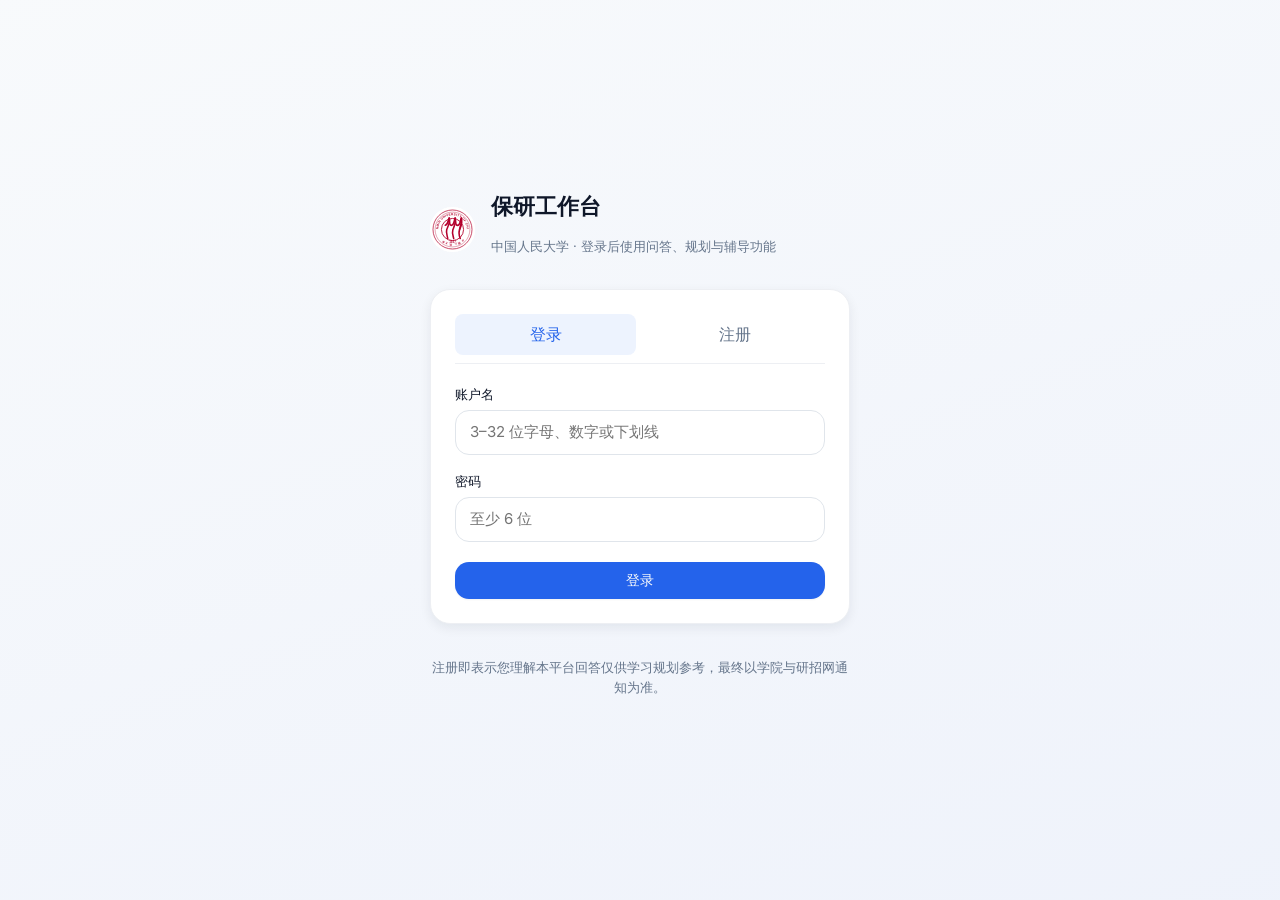
==== web/login.html @ f60fbcab "Replace project with current workspace" ====
<!doctype html>
<html lang="zh-CN">
<head>
  <meta charset="UTF-8" />
  <meta name="viewport" content="width=device-width, initial-scale=1.0" />
  <title>登录 · 中国人民大学保研工作台</title>
  <link rel="preconnect" href="https://fonts.googleapis.com" />
  <link rel="preconnect" href="https://fonts.gstatic.com" crossorigin />
  <link href="https://fonts.googleapis.com/css2?family=Inter:wght@400;500;600;700&display=swap" rel="stylesheet" />
  <link rel="stylesheet" href="/web/style.css?v=auth-1" />
</head>
<body class="auth-body">
  <div class="auth-shell">
    <div class="auth-brand">
      <img class="brand-mark" src="/web/assets/ruc-logo.svg" alt="中国人民大学校徽" />
      <div>
        <h1 class="auth-title">保研工作台</h1>
        <p class="muted small">中国人民大学 · 登录后使用问答、规划与辅导功能</p>
      </div>
    </div>

    <div class="auth-card card card-elevated">
      <div class="auth-tabs" role="tablist">
        <button type="button" class="auth-tab active" data-auth-tab="login" id="tabLogin">登录</button>
        <button type="button" class="auth-tab" data-auth-tab="register" id="tabRegister">注册</button>
      </div>

      <form id="loginForm" class="auth-form" autocomplete="on">
        <label class="auth-field">
          <span class="auth-label">账户名</span>
          <input type="text" class="input" id="loginUsername" name="username" required minlength="3" maxlength="32" pattern="[A-Za-z0-9_]{3,32}" placeholder="3–32 位字母、数字或下划线" />
        </label>
        <label class="auth-field">
          <span class="auth-label">密码</span>
          <input type="password" class="input" id="loginPassword" name="password" required minlength="6" placeholder="至少 6 位" />
        </label>
        <p id="loginErr" class="auth-err hidden" role="alert"></p>
        <button type="submit" class="btn btn-primary auth-submit">登录</button>
      </form>

      <form id="registerForm" class="auth-form hidden" autocomplete="on">
        <label class="auth-field">
          <span class="auth-label">账户名</span>
          <input type="text" class="input" id="regUsername" name="username" required minlength="3" maxlength="32" pattern="[A-Za-z0-9_]{3,32}" placeholder="3–32 位字母、数字或下划线" />
        </label>
        <label class="auth-field">
          <span class="auth-label">密码</span>
          <input type="password" class="input" id="regPassword" name="password" required minlength="6" placeholder="至少 6 位" />
        </label>
        <label class="auth-field">
          <span class="auth-label">确认密码</span>
          <input type="password" class="input" id="regPassword2" required minlength="6" placeholder="再次输入密码" />
        </label>
        <p id="registerErr" class="auth-err hidden" role="alert"></p>
        <button type="submit" class="btn btn-primary auth-submit">注册并登录</button>
      </form>
    </div>

    <p class="auth-foot muted small">注册即表示您理解本平台回答仅供学习规划参考，最终以学院与研招网通知为准。</p>
  </div>

  <script src="/web/session.js?v=auth-1"></script>
  <script src="/web/auth.js?v=auth-1"></script>
</body>
</html>
---- web/style.css ----
/* shadcn-inspired tokens: minimal primary + neutral grayscale */
:root {
  --background: hsl(0 0% 98%);
  --foreground: hsl(222 47% 11%);
  --card: hsl(0 0% 100%);
  --card-foreground: hsl(222 47% 11%);
  --muted: hsl(215 16% 47%);
  --muted-bg: hsl(210 20% 98%);
  --border: hsl(214 20% 90%);
  --border-subtle: hsl(214 20% 94%);
  --primary: hsl(221 83% 53%);
  --primary-foreground: hsl(210 40% 98%);
  --ring: hsl(221 83% 53%);
  --warn-bg: hsl(48 100% 96%);
  --warn-border: hsl(38 92% 85%);
  --radius: 1rem;
  --radius-lg: 1.25rem;
  --shadow-sm: 0 1px 2px hsl(222 47% 11% / 0.05);
  --shadow-md: 0 4px 12px hsl(222 47% 11% / 0.07);
  --font: "Inter", -apple-system, BlinkMacSystemFont, "Segoe UI", "PingFang SC", "Microsoft YaHei", sans-serif;
  --sidebar-w: 260px;
  --evidence-w: 340px;
}

*,
*::before,
*::after {
  box-sizing: border-box;
}

html {
  font-size: 16px;
  -webkit-font-smoothing: antialiased;
}

body {
  margin: 0;
  font-family: var(--font);
  background: var(--background);
  color: var(--foreground);
  line-height: 1.55;
}

.hidden {
  display: none !important;
}

.sr-only {
  position: absolute;
  width: 1px;
  height: 1px;
  padding: 0;
  margin: -1px;
  overflow: hidden;
  clip: rect(0, 0, 0, 0);
  white-space: nowrap;
  border: 0;
}

/* —— App shell: 3 columns —— */
.app {
  min-height: 100vh;
  display: grid;
  grid-template-columns: var(--sidebar-w) minmax(0, 1fr) var(--evidence-w);
  grid-template-rows: 1fr;
}

.sidebar {
  background: var(--card);
  border-right: 1px solid var(--border-subtle);
  padding: 1.5rem 1rem 1rem;
  display: flex;
  flex-direction: column;
  gap: 1.5rem;
  box-shadow: var(--shadow-sm);
}

.sidebar-brand {
  display: flex;
  align-items: flex-start;
  gap: 0.75rem;
  padding: 0 0.25rem;
}

.brand-mark {
  width: 2.8rem;
  height: 2.8rem;
  border-radius: 50%;
  object-fit: contain;
  background: #fff;
  flex-shrink: 0;
}

.brand-text {
  display: flex;
  flex-direction: column;
  gap: 0.15rem;
}

.brand-title {
  font-weight: 600;
  font-size: 0.95rem;
  color: var(--foreground);
}

.brand-sub {
  font-size: 0.72rem;
  color: var(--muted);
  line-height: 1.35;
}

.sidebar-nav {
  display: flex;
  flex-direction: column;
  gap: 0.25rem;
  flex: 1;
}

.nav-item {
  display: flex;
  align-items: center;
  gap: 0.65rem;
  width: 100%;
  padding: 0.65rem 0.85rem;
  border: none;
  border-radius: var(--radius);
  background: transparent;
  color: var(--foreground);
  font-family: inherit;
  font-size: 0.875rem;
  font-weight: 500;
  text-align: left;
  cursor: pointer;
  transition: background 0.15s ease, color 0.15s ease;
}

.nav-item:hover {
  background: var(--muted-bg);
}

.nav-item.active {
  background: hsl(221 83% 53% / 0.09);
  color: var(--primary);
  box-shadow: inset 0 0 0 1px hsl(221 83% 53% / 0.18);
}

.nav-icon {
  opacity: 0.65;
  font-size: 0.85rem;
  width: 1.25rem;
  text-align: center;
}

.nav-item.active .nav-icon {
  opacity: 1;
}

.sidebar-foot {
  padding: 0.75rem 0.5rem 0;
  line-height: 1.45;
  border-top: 1px solid var(--border-subtle);
}

.main {
  padding: 2rem 2.25rem 3rem;
  overflow-y: auto;
  max-height: 100vh;
  background: linear-gradient(180deg, var(--muted-bg) 0%, var(--background) 12rem);
}

.view {
  max-width: 52rem;
}

.main-header {
  margin-bottom: 1.75rem;
}

.page-title {
  margin: 0 0 0.35rem;
  font-size: 1.5rem;
  font-weight: 600;
  letter-spacing: -0.02em;
}

.page-desc {
  margin: 0;
  color: var(--muted);
  font-size: 0.9375rem;
  max-width: 44rem;
}

.workspace-tag {
  margin: 0 0 0.5rem;
  font-size: 0.7rem;
  font-weight: 600;
  letter-spacing: 0.06em;
  text-transform: uppercase;
  color: hsl(221 83% 42%);
}

.scope-panel {
  margin-top: 1rem;
  padding-top: 1rem;
  border-top: 1px solid var(--border-subtle);
  display: flex;
  flex-direction: column;
  gap: 0.5rem;
}

.scope-label {
  font-weight: 500;
}

.scope-segment {
  display: flex;
  flex-wrap: wrap;
  gap: 0.4rem;
}

.scope-segment-inline {
  margin-top: 0.35rem;
}

.scope-btn {
  border: 1px solid var(--border);
  background: var(--card);
  color: var(--foreground);
  font-family: inherit;
  font-size: 0.75rem;
  font-weight: 500;
  padding: 0.4rem 0.75rem;
  border-radius: calc(var(--radius) - 4px);
  cursor: pointer;
  transition: background 0.15s, border-color 0.15s, box-shadow 0.15s;
}

.scope-btn:hover {
  background: var(--muted-bg);
  border-color: hsl(221 83% 53% / 0.35);
}

.scope-btn.active {
  background: hsl(221 83% 53% / 0.12);
  border-color: hsl(221 83% 53% / 0.45);
  color: hsl(221 83% 38%);
  box-shadow: inset 0 0 0 1px hsl(221 83% 53% / 0.12);
}

.scope-hint {
  margin: 0;
  line-height: 1.45;
}

.kb-group-grid {
  display: grid;
  grid-template-columns: repeat(auto-fill, minmax(240px, 1fr));
  gap: 0.75rem;
}

.kb-group-card {
  border: 1px solid var(--border-subtle);
  border-radius: calc(var(--radius) - 4px);
  padding: 1rem;
  background: var(--muted-bg);
}

.kb-group-card h3 {
  margin: 0 0 0.35rem;
  font-size: 0.85rem;
  font-weight: 600;
}

.kb-group-card .kb-group-meta {
  margin: 0;
  font-size: 0.75rem;
  color: var(--muted);
  line-height: 1.45;
}

.kb-debug-pre {
  margin: 0;
  padding: 1rem;
  background: hsl(222 47% 11%);
  color: hsl(210 20% 92%);
  border-radius: calc(var(--radius) - 4px);
  font-size: 0.7rem;
  line-height: 1.45;
  overflow: auto;
  max-height: 420px;
  white-space: pre-wrap;
  word-break: break-word;
}

.row-inline {
  display: flex;
  flex-wrap: wrap;
  align-items: center;
  gap: 0.5rem 1rem;
}

.input-num {
  width: 5rem;
  max-width: 100%;
  padding: 0.45rem 0.65rem;
  font-size: 0.875rem;
}

.input-select {
  width: 20rem;
  max-width: 100%;
  padding: 0.45rem 0.65rem;
  font-size: 0.85rem;
}

.evidence-panel {
  background: var(--card);
  border-left: 1px solid var(--border-subtle);
  padding: 1.5rem 1.25rem 2rem;
  overflow-y: auto;
  max-height: 100vh;
  box-shadow: var(--shadow-sm);
}

.evidence-head {
  margin-bottom: 1.25rem;
}

.evidence-title {
  margin: 0 0 0.35rem;
  font-size: 1rem;
  font-weight: 600;
}

/* —— Cards & inputs (shadcn-like) —— */
.card {
  background: var(--card);
  color: var(--card-foreground);
  border: 1px solid var(--border-subtle);
  border-radius: var(--radius-lg);
  box-shadow: var(--shadow-sm);
}

.card-elevated {
  box-shadow: var(--shadow-md);
}

.pad-lg {
  padding: 1.5rem;
}

.pad-sm {
  padding: 0.85rem 1rem;
}

.stack {
  display: flex;
  flex-direction: column;
}

.gap-md {
  gap: 1rem;
}

.gap-lg {
  gap: 1.25rem;
}

.search-panel {
  padding: 1.5rem;
  margin-bottom: 1.5rem;
}

.search-panel-row {
  margin-top: 1rem;
  display: flex;
  flex-direction: column;
  gap: 1rem;
}

.search-panel-actions {
  display: flex;
  flex-wrap: wrap;
  align-items: center;
  justify-content: space-between;
  gap: 0.75rem;
}

.input {
  width: 100%;
  padding: 0.65rem 0.85rem;
  font-family: inherit;
  font-size: 0.9375rem;
  line-height: 1.5;
  color: var(--foreground);
  background: var(--card);
  border: 1px solid var(--border);
  border-radius: calc(var(--radius) - 2px);
  resize: vertical;
  transition: border-color 0.15s, box-shadow 0.15s;
}

.input:focus {
  outline: none;
  border-color: var(--ring);
  box-shadow: 0 0 0 3px hsl(221 83% 53% / 0.18);
}

.input-lg {
  padding: 0.85rem 1rem;
  min-height: 5.5rem;
  font-size: 1rem;
}

.input-mono {
  font-family: ui-monospace, SFMono-Regular, Menlo, Consolas, monospace;
  font-size: 0.8125rem;
  line-height: 1.45;
}

.btn {
  display: inline-flex;
  align-items: center;
  justify-content: center;
  padding: 0.5rem 1.1rem;
  font-family: inherit;
  font-size: 0.875rem;
  font-weight: 500;
  border-radius: calc(var(--radius) - 2px);
  border: 1px solid transparent;
  cursor: pointer;
  transition: background 0.15s, border-color 0.15s, opacity 0.15s;
}

.btn:disabled {
  opacity: 0.55;
  cursor: not-allowed;
}

.btn-primary {
  background: var(--primary);
  color: var(--primary-foreground);
  box-shadow: var(--shadow-sm);
}

.btn-primary:hover:not(:disabled) {
  filter: brightness(1.05);
}

.btn-secondary {
  background: var(--foreground);
  color: hsl(210 40% 98%);
}

.btn-secondary:hover:not(:disabled) {
  opacity: 0.92;
}

.btn-outline {
  background: var(--card);
  border-color: var(--border);
  color: var(--foreground);
}

.btn-outline:hover:not(:disabled) {
  background: var(--muted-bg);
}

.toggle {
  display: flex;
  align-items: flex-start;
  gap: 0.6rem;
  font-size: 0.8125rem;
  color: var(--muted);
  cursor: pointer;
  line-height: 1.45;
}

.toggle input {
  margin-top: 0.2rem;
  accent-color: var(--primary);
}

.hint {
  display: inline-block;
}

.h3 {
  margin: 0 0 0.75rem;
  font-size: 1rem;
  font-weight: 600;
}

.row-actions {
  margin-top: 0.85rem;
  display: flex;
  flex-wrap: wrap;
  gap: 0.5rem;
}

.clarify-box {
  margin-top: 1rem;
  white-space: pre-wrap;
  font-size: 0.8125rem;
  line-height: 1.55;
  padding: 1rem;
  background: var(--muted-bg);
  border-radius: calc(var(--radius) - 2px);
  border: 1px dashed var(--border);
}

.report-pre {
  margin: 0;
  background: hsl(222 47% 11%);
  color: hsl(210 20% 92%);
  padding: 1rem;
  border-radius: calc(var(--radius) - 2px);
  overflow: auto;
  max-height: 420px;
  font-size: 0.75rem;
  line-height: 1.5;
}

.faq-block {
  margin-top: 1.25rem;
  padding-top: 1.25rem;
  border-top: 1px solid var(--border-subtle);
  display: flex;
  flex-direction: column;
  gap: 0.5rem;
}

.chips {
  display: flex;
  flex-wrap: wrap;
  gap: 0.4rem;
}

.chip {
  border: 1px solid var(--border);
  background: var(--muted-bg);
  border-radius: 999px;
  padding: 0.28rem 0.75rem;
  font-size: 0.75rem;
  cursor: pointer;
  color: var(--foreground);
  font-family: inherit;
  transition: border-color 0.15s, background 0.15s;
}

.chip:hover {
  border-color: hsl(221 83% 53% / 0.45);
  background: hsl(221 83% 53% / 0.06);
}

/* —— Empty & loading —— */
.empty-state {
  text-align: center;
  padding: 2.5rem 1.5rem;
  border-style: dashed;
}

.empty-state.loose {
  text-align: left;
}

.empty-icon {
  font-size: 1.75rem;
  opacity: 0.35;
  margin-bottom: 0.75rem;
}

.empty-icon.small {
  font-size: 1.25rem;
}

.empty-title {
  margin: 0 0 0.5rem;
  font-size: 1.05rem;
  font-weight: 600;
}

.empty-text {
  margin: 0 auto;
  max-width: 22rem;
}

.evidence-empty {
  border: none;
  background: var(--muted-bg);
  border-radius: var(--radius);
  padding: 1.5rem 1rem;
}

.loading-state {
  padding: 1.5rem;
  margin-bottom: 1.5rem;
}

.skeleton {
  height: 0.75rem;
  border-radius: 4px;
  background: linear-gradient(
    90deg,
    var(--border-subtle) 0%,
    hsl(214 20% 96%) 50%,
    var(--border-subtle) 100%
  );
  background-size: 200% 100%;
  animation: shimmer 1.2s ease-in-out infinite;
  margin-bottom: 0.65rem;
}

.skeleton-line.w-40 {
  width: 40%;
}

.skeleton-line.w-80 {
  width: 80%;
}

@keyframes shimmer {
  0% {
    background-position: 200% 0;
  }
  100% {
    background-position: -200% 0;
  }
}

.loading-caption {
  margin: 0.5rem 0 0;
}

.quick-progress-bar-track {
  height: 6px;
  background: var(--border-subtle);
  border-radius: 999px;
  overflow: hidden;
  margin: 0.5rem 0 0.75rem;
}

.quick-progress-bar-fill {
  height: 100%;
  background: var(--primary);
  border-radius: 999px;
  transition: width 0.35s ease;
}

/* —— Exec steps (pipeline visibility) —— */
.exec-steps {
  margin-top: 1rem;
  padding: 0.85rem 1rem;
  border: 1px dashed var(--border);
  border-radius: calc(var(--radius) - 2px);
  background: var(--muted-bg);
}

.exec-steps-title {
  margin: 0 0 0.35rem;
  font-weight: 600;
  font-size: 0.75rem;
  letter-spacing: 0.04em;
  text-transform: uppercase;
  color: var(--muted);
}

.exec-steps-head {
  display: flex;
  flex-wrap: wrap;
  align-items: center;
  gap: 0.5rem;
  padding: 0.85rem 1.5rem;
  border-bottom: 1px solid var(--border-subtle);
  background: var(--muted-bg);
}

.exec-steps-list {
  margin: 0.4rem 0 0;
  padding-left: 1.15rem;
  font-size: 0.8125rem;
  line-height: 1.55;
  color: var(--muted);
}

.exec-steps-list li {
  margin: 0.25rem 0;
}

.exec-files {
  margin-top: 0.65rem;
  padding-top: 0.65rem;
  border-top: 1px solid var(--border-subtle);
}

/* —— Answer card —— */
.answer-card {
  padding: 0;
  overflow: hidden;
}

.answer-card .exec-steps {
  margin: 0;
  padding: 0;
  border: none;
  border-radius: 0;
  background: transparent;
  border-bottom: 1px solid var(--border-subtle);
}

.answer-card .exec-steps-list {
  padding: 0.85rem 1.5rem 1rem;
  margin: 0;
  color: var(--muted);
}

.answer-card .exec-files {
  padding: 0 1.5rem 1rem;
  margin: 0;
  border-top: none;
}

.answer-card-head {
  padding: 1.5rem 1.5rem 1rem;
  border-bottom: 1px solid var(--border-subtle);
  display: flex;
  flex-wrap: wrap;
  justify-content: space-between;
  gap: 1rem;
}

.eyebrow {
  margin: 0 0 0.2rem;
  font-size: 0.65rem;
  font-weight: 600;
  text-transform: uppercase;
  letter-spacing: 0.08em;
  color: var(--muted);
}

.answer-question {
  margin: 0;
  font-size: 1rem;
  font-weight: 500;
  line-height: 1.45;
  max-width: 36rem;
}

.answer-meta {
  text-align: right;
  align-self: flex-start;
}

.disclosure-strip {
  display: flex;
  align-items: flex-start;
  gap: 0.65rem;
  padding: 0.85rem 1.5rem;
  background: var(--muted-bg);
  border-bottom: 1px solid var(--border-subtle);
}

.answer-sections {
  padding: 1.25rem 1.5rem 1.5rem;
  display: flex;
  flex-direction: column;
  gap: 1.35rem;
}

.answer-section {
  padding-bottom: 1.25rem;
  border-bottom: 1px solid var(--border-subtle);
}

.answer-section:last-of-type {
  border-bottom: none;
  padding-bottom: 0;
}

.answer-section-warn {
  background: var(--warn-bg);
  margin: 0 -1.5rem;
  padding: 1.25rem 1.5rem;
  border: 1px solid var(--warn-border);
  border-radius: calc(var(--radius) - 2px);
  border-bottom: 1px solid var(--warn-border);
}

.section-title {
  margin: 0 0 0.5rem;
  font-size: 0.8rem;
  font-weight: 600;
  text-transform: uppercase;
  letter-spacing: 0.06em;
  color: var(--muted);
}

.section-hint {
  margin: 0 0 0.65rem;
  line-height: 1.45;
}

.answer-section-official {
  border-left: 3px solid hsl(221 83% 53% / 0.45);
  padding-left: 1rem;
  margin-left: -0.25rem;
}

.section-body {
  font-size: 0.9375rem;
}

.section-empty {
  margin: 0;
}

.answer-raw {
  border-top: 1px solid var(--border-subtle);
  padding: 0.75rem 1.5rem 1.25rem;
  font-size: 0.8125rem;
}

.answer-raw summary {
  cursor: pointer;
  font-weight: 500;
  color: var(--muted);
  padding: 0.35rem 0;
}

.answer-raw summary:hover {
  color: var(--foreground);
}

/* —— Prose (assistant) —— */
.prose {
  line-height: 1.65;
  color: var(--foreground);
}

.prose p {
  margin: 0 0 0.85em;
}

.prose p:last-child {
  margin-bottom: 0;
}

.prose h3,
.prose h4 {
  margin: 1rem 0 0.55rem;
  font-size: 1rem;
  line-height: 1.35;
  color: var(--foreground);
}

.prose h3:first-child,
.prose h4:first-child {
  margin-top: 0;
}

.prose ol,
.prose ul {
  margin: 0.35em 0 0.85em;
  padding-left: 1.35em;
}

.prose li {
  margin-bottom: 0.4em;
}

.prose li::marker {
  color: var(--primary);
  font-weight: 600;
}

.prose strong {
  font-weight: 600;
  color: var(--foreground);
}

.prose sup {
  color: var(--primary);
  font-size: 0.72em;
  font-weight: 600;
}

.prose blockquote {
  margin: 0.75rem 0;
  padding: 0.75rem 0.9rem;
  border-left: 3px solid var(--primary);
  background: var(--muted-bg);
  color: var(--muted);
}

.prose-hr {
  border: 0;
  border-top: 1px solid var(--border-subtle);
  margin: 1rem 0;
}

.prose-table-wrap {
  overflow-x: auto;
  margin: 0.75rem 0 1rem;
}

.prose-table {
  width: 100%;
  border-collapse: collapse;
  font-size: 0.9rem;
}

.prose-table th,
.prose-table td {
  border: 1px solid var(--border-subtle);
  padding: 0.55rem 0.65rem;
  text-align: left;
  vertical-align: top;
}

.prose-table th {
  background: var(--muted-bg);
  font-weight: 600;
}

.text-foreground {
  color: var(--foreground);
}

.interview-grid {
  display: grid;
  grid-template-columns: repeat(3, minmax(0, 1fr));
  gap: 1rem;
}

.interview-card {
  padding: 1.25rem;
  display: flex;
  flex-direction: column;
  gap: 0.85rem;
}

.interview-prompt {
  min-height: 17rem;
  resize: vertical;
  font-size: 0.9rem;
  line-height: 1.6;
}

.code {
  font-family: ui-monospace, monospace;
  font-size: 0.85em;
  padding: 0.1em 0.35em;
  background: var(--muted-bg);
  border-radius: 4px;
  border: 1px solid var(--border-subtle);
}

.muted {
  color: var(--muted);
}

.small {
  font-size: 0.8125rem;
}

.kb-meta-row {
  display: flex;
  flex-direction: column;
  gap: 0.35rem;
}

/* —— Badges —— */
.badge {
  display: inline-flex;
  align-items: center;
  width: fit-content;
  padding: 0.2rem 0.5rem;
  font-size: 0.65rem;
  font-weight: 600;
  text-transform: uppercase;
  letter-spacing: 0.04em;
  border-radius: 6px;
  border: 1px solid var(--border);
  background: var(--muted-bg);
  color: var(--muted);
}

.badge-neutral {
  text-transform: none;
  font-size: 0.75rem;
  letter-spacing: 0;
}

.badge-official {
  border-color: hsl(221 83% 45% / 0.35);
  background: hsl(221 83% 53% / 0.1);
  color: hsl(221 83% 40%);
}

.badge-doc {
  border-color: hsl(262 40% 55% / 0.3);
  background: hsl(262 40% 96%);
  color: hsl(262 35% 38%);
}

.badge-exp {
  border-color: hsl(24 90% 45% / 0.35);
  background: hsl(24 90% 96%);
  color: hsl(24 80% 32%);
}

.badge-web {
  border-color: hsl(173 50% 38% / 0.35);
  background: hsl(173 45% 95%);
  color: hsl(173 50% 28%);
}

.badge-model {
  border-color: hsl(215 16% 70%);
  background: hsl(210 20% 96%);
  color: hsl(215 16% 40%);
}

.badge-cred-high {
  border-color: hsl(142 50% 40% / 0.35);
  background: hsl(142 40% 96%);
  color: hsl(142 45% 28%);
}

.badge-cred-med {
  border-color: hsl(38 90% 45% / 0.35);
  background: hsl(48 100% 96%);
  color: hsl(32 80% 32%);
}

.badge-cred-low {
  border-color: hsl(0 70% 50% / 0.25);
  background: hsl(0 70% 98%);
  color: hsl(0 55% 40%);
}

.badge-ad {
  border-color: hsl(0 70% 45% / 0.4);
  background: hsl(0 85% 97%);
  color: hsl(0 65% 38%);
}

.badge-fresh-old {
  border-color: hsl(32 80% 45% / 0.35);
  background: hsl(48 100% 97%);
  color: hsl(28 70% 32%);
  text-transform: none;
  letter-spacing: 0.02em;
  font-size: 0.65rem;
}

.badge-fresh-web {
  border-color: hsl(200 50% 45% / 0.35);
  background: hsl(200 40% 97%);
  color: hsl(200 45% 30%);
  text-transform: none;
  letter-spacing: 0.02em;
  font-size: 0.65rem;
}

.badge-fresh-indexed {
  border-color: hsl(142 40% 40% / 0.35);
  background: hsl(142 35% 97%);
  color: hsl(142 40% 28%);
  text-transform: none;
  letter-spacing: 0.02em;
  font-size: 0.65rem;
}

.evidence-warn-line {
  margin: 0.35rem 0 0;
  font-size: 0.7rem;
  line-height: 1.4;
  color: hsl(0 55% 38%);
}

.evidence-note-line {
  margin: 0.35rem 0 0;
  font-size: 0.7rem;
  line-height: 1.4;
  color: var(--muted);
}

/* —— Evidence list —— */
.evidence-groups {
  display: flex;
  flex-direction: column;
  gap: 1.25rem;
  margin-bottom: 1.5rem;
}

.evidence-group-title {
  margin: 0 0 0.5rem;
  font-size: 0.7rem;
  font-weight: 600;
  text-transform: uppercase;
  letter-spacing: 0.07em;
  color: var(--muted);
}

.evidence-item {
  padding: 0.85rem;
  border-radius: calc(var(--radius) - 4px);
  border: 1px solid var(--border-subtle);
  background: var(--card);
  margin-bottom: 0.5rem;
  box-shadow: var(--shadow-sm);
}

.evidence-item:last-child {
  margin-bottom: 0;
}

.evidence-item-head {
  display: flex;
  flex-wrap: wrap;
  align-items: flex-start;
  gap: 0.35rem 0.5rem;
  margin-bottom: 0.45rem;
}

.evidence-item-title {
  margin: 0;
  font-size: 0.8125rem;
  font-weight: 600;
  line-height: 1.35;
  flex: 1 1 100%;
}

.evidence-snippet {
  margin: 0;
  font-size: 0.75rem;
  line-height: 1.5;
  color: var(--muted);
  display: -webkit-box;
  -webkit-line-clamp: 4;
  -webkit-box-orient: vertical;
  overflow: hidden;
}

.evidence-meta-row {
  display: flex;
  flex-wrap: wrap;
  gap: 0.35rem;
  margin-top: 0.5rem;
}

.legend-list {
  margin: 0.35rem 0 0;
  padding-left: 1.1rem;
}

.legend-list li {
  margin-bottom: 0.35rem;
}

/* —— Mobile secondary: stack —— */
@media (max-width: 1100px) {
  .app {
    grid-template-columns: 1fr;
    grid-template-rows: auto auto auto;
  }

  .sidebar {
    flex-direction: row;
    flex-wrap: wrap;
    align-items: center;
    border-right: none;
    border-bottom: 1px solid var(--border-subtle);
    padding: 1rem;
  }

  .sidebar-nav {
    flex-direction: row;
    flex-wrap: wrap;
    width: 100%;
  }

  .nav-item {
    flex: 1 1 auto;
    min-width: 8rem;
  }

  .sidebar-foot {
    width: 100%;
    border-top: none;
    padding-top: 0.5rem;
  }

  .main {
    max-height: none;
    padding: 1.25rem 1rem 2rem;
  }

  .evidence-panel {
    max-height: none;
    border-left: none;
    border-top: 1px solid var(--border-subtle);
  }

  .interview-grid {
    grid-template-columns: 1fr;
  }
}

/* —— Long-plan form —— */
.lp-form-grid {
  display: grid;
  grid-template-columns: repeat(2, minmax(0, 1fr));
  gap: 1rem 1.25rem;
  margin-top: 0.75rem;
}

.lp-field {
  display: flex;
  flex-direction: column;
  gap: 0.35rem;
}

.lp-span2 {
  grid-column: span 2;
}

.lp-label {
  font-size: 0.8125rem;
  font-weight: 600;
  color: var(--foreground);
}

.lp-check-group {
  display: flex;
  flex-wrap: wrap;
  gap: 0.6rem;
  min-height: 2.7rem;
  align-items: center;
}

.lp-check {
  display: inline-flex;
  align-items: center;
  gap: 0.45rem;
  min-height: 2.35rem;
  padding: 0.45rem 0.75rem;
  font-size: 0.9rem;
  color: var(--foreground);
  background: var(--card);
  border: 1px solid var(--border);
  border-radius: 999px;
  cursor: pointer;
}

.lp-check input {
  width: 1rem;
  height: 1rem;
  accent-color: var(--primary);
}

.lp-toggle {
  margin-top: 1rem;
}

.lp-actions {
  margin-top: 1rem;
}

.lp-err {
  margin-top: 0.75rem;
  color: var(--danger, #c2410c);
}

.lp-preview {
  margin-top: 0.75rem;
  padding: 1rem 1.25rem;
  border-radius: var(--radius-md, 10px);
  border: 1px solid var(--border-subtle);
  background: var(--surface-elevated, #fafafa);
  max-height: min(70vh, 48rem);
  overflow: auto;
}

.lp-preview:has(.lp-preview-frame) {
  padding: 0;
  background: transparent;
}

.lp-preview-frame {
  width: 100%;
  height: min(78vh, 58rem);
  display: block;
  border: 0;
  border-radius: inherit;
  background: #fff;
}

.lp-preview .lp-h2 {
  font-size: 1.125rem;
  margin: 1.25rem 0 0.5rem;
  font-weight: 700;
}

.lp-preview .lp-h2:first-child {
  margin-top: 0;
}

.lp-preview .lp-h3 {
  font-size: 1rem;
  margin: 1rem 0 0.35rem;
  font-weight: 600;
}

.lp-preview .lp-p,
.lp-preview .lp-ul {
  margin: 0.35rem 0;
  line-height: 1.65;
  font-size: 0.9375rem;
}

.lp-preview .lp-ul {
  padding-left: 1.25rem;
}

.lp-preview .lp-hr {
  margin: 1rem 0;
  border: none;
  border-top: 1px solid var(--border-subtle);
}

@media (max-width: 720px) {
  .lp-form-grid {
    grid-template-columns: 1fr;
  }

  .lp-span2 {
    grid-column: span 1;
  }
}

/* ===== Progress Bar (R1) ===== */
.progress-bar-track {
  width: 100%;
  height: 8px;
  background: var(--border-subtle);
  border-radius: 4px;
  overflow: hidden;
  margin-bottom: 0.75rem;
}

.progress-bar-fill {
  height: 100%;
  background: linear-gradient(90deg, hsl(221 83% 53%), hsl(221 83% 65%));
  border-radius: 4px;
  transition: width 0.4s ease;
}

.progress-text {
  margin: 0.5rem 0 0.25rem;
  font-weight: 500;
  color: var(--foreground);
  font-size: 0.9375rem;
}

/* ===== References section (R3) ===== */
.answer-section-refs .section-body {
  font-size: 0.8125rem;
  color: var(--foreground-muted, #555);
  line-height: 1.6;
}

.answer-section-refs .ref-entry {
  padding: 0.25rem 0;
}

.answer-section-refs .ref-entry a {
  color: var(--primary);
  text-decoration: none;
}

.answer-section-refs .ref-entry a:hover {
  text-decoration: underline;
}

/* ===== PDF button in answer card ===== */
#btnAnswerPdf {
  margin-left: auto;
  flex-shrink: 0;
}

/* ===== Evidence panel disclaimer (D) ===== */
.evidence-disclaimer {
  margin-top: 1rem;
  padding: 0.75rem;
  background: hsl(40 60% 95%);
  border-radius: 6px;
  border-left: 3px solid hsl(40 80% 55%);
  font-size: 0.75rem;
  line-height: 1.5;
  color: hsl(40 30% 30%);
}

/* ===== Auth (login / register) ===== */
.auth-body {
  min-height: 100vh;
  display: flex;
  align-items: center;
  justify-content: center;
  padding: 2rem 1rem;
  background: linear-gradient(160deg, hsl(210 40% 98%) 0%, hsl(221 60% 96%) 100%);
}

.auth-shell {
  width: min(420px, 100%);
  display: flex;
  flex-direction: column;
  gap: 1.25rem;
}

.auth-brand {
  display: flex;
  align-items: center;
  gap: 1rem;
}

.auth-title {
  margin: 0;
  font-size: 1.35rem;
  font-weight: 600;
}

.auth-card {
  padding: 1.5rem;
}

.auth-tabs {
  display: flex;
  gap: 0.5rem;
  margin-bottom: 1.25rem;
  border-bottom: 1px solid var(--border-subtle);
  padding-bottom: 0.5rem;
}

.auth-tab {
  flex: 1;
  border: none;
  background: transparent;
  padding: 0.5rem 0.75rem;
  font: inherit;
  font-weight: 500;
  color: var(--muted);
  cursor: pointer;
  border-radius: 0.5rem;
}

.auth-tab.active {
  color: var(--primary);
  background: hsl(221 83% 53% / 0.08);
}

.auth-form {
  display: flex;
  flex-direction: column;
  gap: 1rem;
}

.auth-field {
  display: flex;
  flex-direction: column;
  gap: 0.35rem;
}

.auth-label {
  font-size: 0.8125rem;
  font-weight: 500;
}

.auth-submit {
  width: 100%;
  margin-top: 0.25rem;
}

.auth-err {
  color: hsl(0 72% 46%);
  font-size: 0.8125rem;
  margin: 0;
}

.auth-foot {
  text-align: center;
}

/* ===== Sidebar user + profile ===== */
.sidebar-user {
  margin-top: auto;
}

.sidebar-user-name {
  margin: 0.25rem 0 0.5rem;
  font-weight: 600;
  font-size: 0.9rem;
  word-break: break-all;
}

.btn-ghost {
  background: transparent;
  border: 1px solid var(--border);
  color: var(--foreground);
}

.btn-ghost:hover {
  background: var(--muted-bg);
}

.btn-sm {
  padding: 0.35rem 0.65rem;
  font-size: 0.8125rem;
}

.view-profile .lp-form-grid {
  margin-top: 0.75rem;
}

#profileSaveMsg.ok {
  color: hsl(142 45% 35%);
}
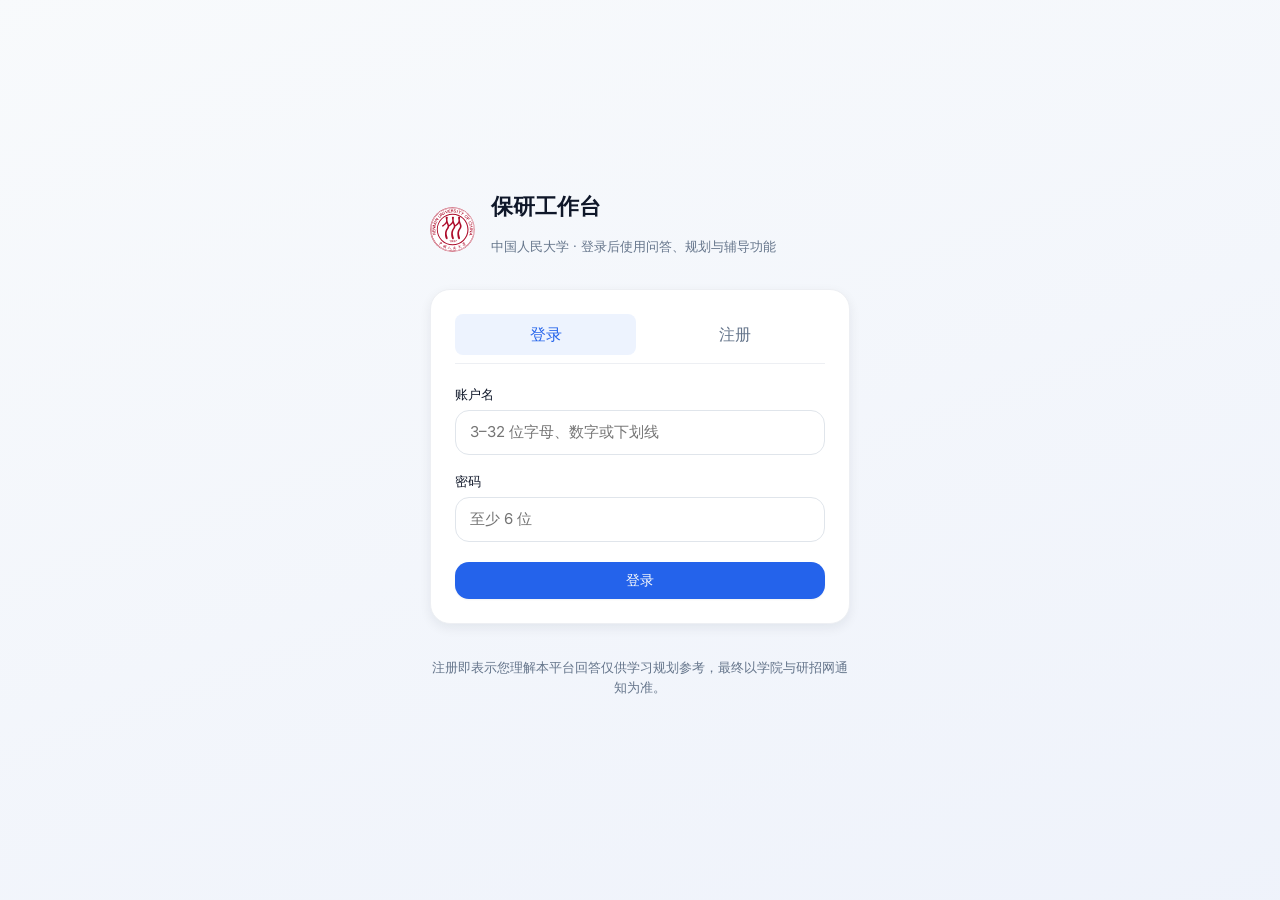
==== commit f91712cf: "Update RUC baoyan agent framework and data" ====
--- a/web/login.html
+++ b/web/login.html
@@ -3,16 +3,17 @@
 <head>
   <meta charset="UTF-8" />
   <meta name="viewport" content="width=device-width, initial-scale=1.0" />
-  <title>登录 · 中国人民大学保研工作台</title>
+  <title>登录 · 中国人民大学保研工作台</title>
+  <link rel="icon" type="image/svg+xml" href="/web/assets/ruc-logo-full.svg" />
   <link rel="preconnect" href="https://fonts.googleapis.com" />
   <link rel="preconnect" href="https://fonts.gstatic.com" crossorigin />
   <link href="https://fonts.googleapis.com/css2?family=Inter:wght@400;500;600;700&display=swap" rel="stylesheet" />
-  <link rel="stylesheet" href="/web/style.css?v=auth-1" />
+  <link rel="stylesheet" href="/web/style.css?v=20260529-evidence-review-1" />
 </head>
 <body class="auth-body">
   <div class="auth-shell">
     <div class="auth-brand">
-      <img class="brand-mark" src="/web/assets/ruc-logo.svg" alt="中国人民大学校徽" />
+      <img class="brand-mark" src="/web/assets/ruc-logo-full.svg" alt="中国人民大学校徽" />
       <div>
         <h1 class="auth-title">保研工作台</h1>
         <p class="muted small">中国人民大学 · 登录后使用问答、规划与辅导功能</p>
--- a/web/style.css
+++ b/web/style.css
@@ -65,6 +65,10 @@
   grid-template-rows: 1fr;
 }
 
+.app.evidence-hidden {
+  grid-template-columns: var(--sidebar-w) minmax(0, 1fr);
+}
+
 .sidebar {
   background: var(--card);
   border-right: 1px solid var(--border-subtle);
@@ -1124,6 +1128,16 @@
   margin-bottom: 0.45rem;
 }
 
+.evidence-stars {
+  display: inline-flex;
+  align-items: center;
+  font-size: 0.72rem;
+  line-height: 1;
+  color: hsl(38 90% 42%);
+  letter-spacing: 0.04em;
+  white-space: nowrap;
+}
+
 .evidence-item-title {
   margin: 0;
   font-size: 0.8125rem;
